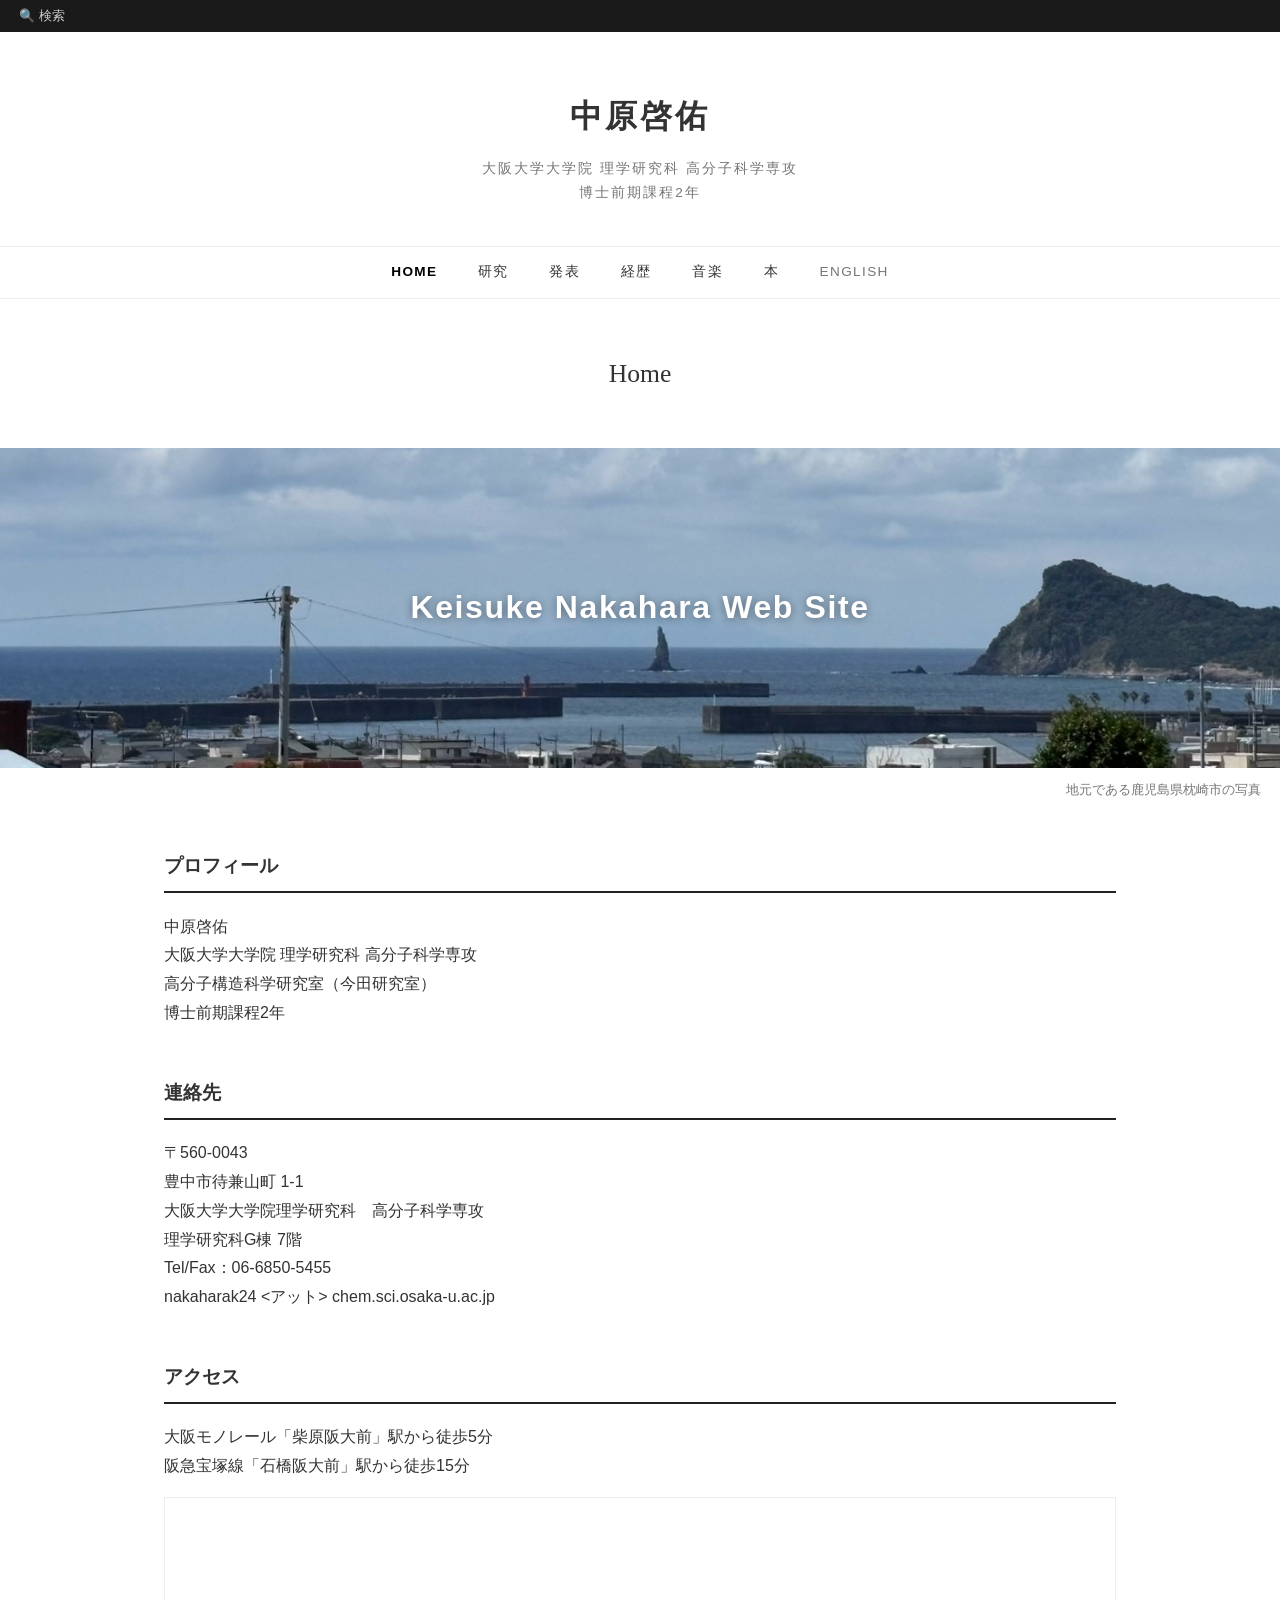
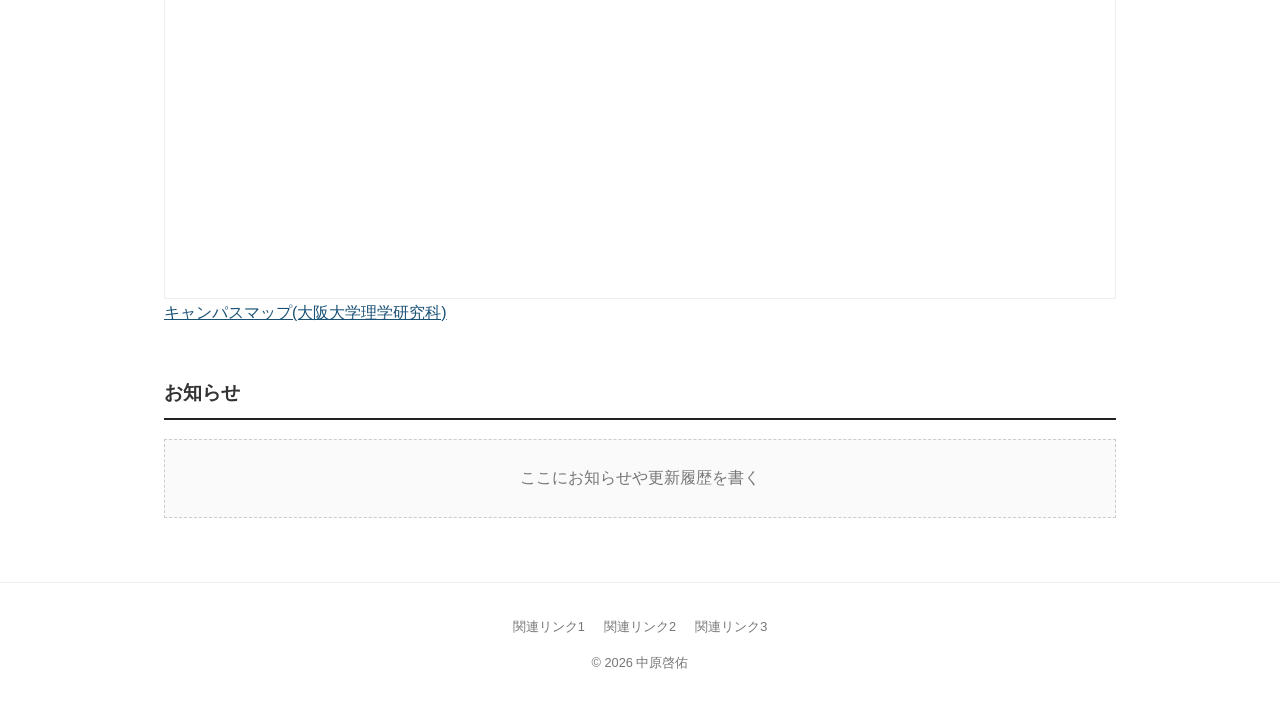
==== index.html @ 22c32f05 "個人ホームページ初版 Co-Authored-By: Claude Fable 5 <noreply@anthropic.com>" ====
<!DOCTYPE html>
<html lang="ja">
<head>
  <meta charset="UTF-8">
  <meta name="viewport" content="width=device-width, initial-scale=1.0">
  <title>Home – 中原啓佑</title>
  <link rel="stylesheet" href="style.css">
  <script src="search.js" defer></script>
</head>
<body>

  <div class="topbar">🔍 検索</div>

  <header class="site-header">
    <h1 class="site-title"><a href="index.html">中原啓佑</a></h1>
    <p class="site-subtitle">大阪大学大学院 理学研究科 高分子科学専攻<br>博士前期課程2年</p>
  </header>

  <nav class="global-nav">
    <ul>
      <li class="current"><a href="index.html">HOME</a></li>
      <li><a href="research.html">研究</a></li>
      <li><a href="presentations.html">発表</a></li>
      <li><a href="cv.html">経歴</a></li>
      <li><a href="music.html">音楽</a></li>
      <li><a href="books.html">本</a></li>
      <li class="lang-switch"><a href="en/index.html">ENGLISH</a></li>
    </ul>
  </nav>

  <h2 class="page-title">Home</h2>

  <div class="hero">
    <p class="hero-text">Keisuke Nakahara Web Site</p>
  </div>
  <p class="hero-caption">地元である鹿児島県枕崎市の写真</p>

  <main class="content">
    <section>
      <h2>プロフィール</h2>
      <p>中原啓佑</p>
      <p>大阪大学大学院 理学研究科 高分子科学専攻<br>
      高分子構造科学研究室（今田研究室）<br>
      博士前期課程2年</p>
    </section>

    <section>
      <h2>連絡先</h2>
      <p>〒560-0043<br>
      豊中市待兼山町 1-1<br>
      大阪大学大学院理学研究科　高分子科学専攻<br>
      理学研究科G棟 7階<br>
      Tel/Fax：06-6850-5455</p>
      <p>nakaharak24 &lt;アット&gt; chem.sci.osaka-u.ac.jp</p>
    </section>

    <section>
      <h2>アクセス</h2>
      <p>大阪モノレール「柴原阪大前」駅から徒歩5分<br>
      阪急宝塚線「石橋阪大前」駅から徒歩15分</p>
      <div class="map-embed">
        <iframe
          src="https://www.google.com/maps?q=%E5%A4%A7%E9%98%AA%E5%A4%A7%E5%AD%A6%E5%A4%A7%E5%AD%A6%E9%99%A2%E7%90%86%E5%AD%A6%E7%A0%94%E7%A9%B6%E7%A7%91&output=embed&z=16"
          width="100%" height="400" style="border:0" loading="lazy"
          referrerpolicy="no-referrer-when-downgrade"
          title="大阪大学大学院理学研究科の地図"></iframe>
      </div>
      <p><a href="http://www.sci.osaka-u.ac.jp/ja/access/campusmap/" target="_blank" rel="noopener" class="text-link">キャンパスマップ(大阪大学理学研究科)</a></p>
    </section>

    <section>
      <h2>お知らせ</h2>
      <div class="placeholder">ここにお知らせや更新履歴を書く</div>
    </section>
  </main>

  <footer class="site-footer">
    <ul class="footer-links">
      <li><a href="#">関連リンク1</a></li>
      <li><a href="#">関連リンク2</a></li>
      <li><a href="#">関連リンク3</a></li>
    </ul>
    <p>&copy; 2026 中原啓佑</p>
  </footer>

</body>
</html>
---- style.css ----
/* ============================================
   個人ホームページ 共通スタイル
   参考: https://noneq.c.u-tokyo.ac.jp/s_index/
   ============================================ */

:root {
  --color-text: #333;
  --color-text-light: #767676;
  --color-accent: #222;
  --color-border: #eee;
  --color-topbar: #1a1a1a;
  --max-width: 1000px;
}

* {
  margin: 0;
  padding: 0;
  box-sizing: border-box;
}

body {
  font-family: "Helvetica Neue", Arial, "Hiragino Kaku Gothic ProN",
    "Hiragino Sans", Meiryo, sans-serif;
  color: var(--color-text);
  line-height: 1.8;
  background: #fff;
}

a {
  color: inherit;
  text-decoration: none;
}

/* ---------- 最上部の検索バー ---------- */
.topbar {
  position: relative;
  background: var(--color-topbar);
  color: #ccc;
  font-size: 0.8rem;
  padding: 0.35em 1.5em;
  display: flex;
  align-items: center;
  gap: 1em;
}

.search-toggle {
  background: none;
  border: none;
  color: #ccc;
  font-size: inherit;
  font-family: inherit;
  cursor: pointer;
  padding: 0.25em 0;
}

.search-toggle:hover {
  color: #fff;
}

.search-form input {
  background: #333;
  border: 1px solid #555;
  border-radius: 3px;
  color: #eee;
  font-size: inherit;
  padding: 0.3em 0.8em;
  width: 220px;
}

.search-form input:focus {
  outline: none;
  border-color: #999;
}

.search-results {
  position: absolute;
  top: 100%;
  left: 1.5em;
  z-index: 10;
  list-style: none;
  background: #fff;
  color: var(--color-text);
  border: 1px solid var(--color-border);
  box-shadow: 0 4px 12px rgba(0, 0, 0, 0.15);
  max-width: 500px;
  width: calc(100% - 3em);
}

.search-results li + li {
  border-top: 1px solid var(--color-border);
}

.search-results a {
  display: block;
  padding: 0.8em 1em;
  line-height: 1.5;
}

.search-results a:hover {
  background: #f5f5f5;
}

.search-results .search-note {
  padding: 0.8em 1em;
  color: var(--color-text-light);
}

mark {
  background: #ffe9a8;
  padding: 0 0.15em;
}

[hidden] {
  display: none !important;
}

/* ---------- ヘッダー(サイトタイトル) ---------- */
.site-header {
  text-align: center;
  padding: 3.5em 1em 2.5em;
}

.site-title {
  font-size: 2rem;
  font-weight: 700;
  letter-spacing: 0.1em;
}

.site-subtitle {
  margin-top: 0.8em;
  font-size: 0.85rem;
  color: var(--color-text-light);
  letter-spacing: 0.15em;
}

/* ---------- ナビゲーション ---------- */
.global-nav {
  border-top: 1px solid var(--color-border);
  border-bottom: 1px solid var(--color-border);
}

.global-nav ul {
  list-style: none;
  display: flex;
  flex-wrap: wrap;
  justify-content: center;
  gap: 0.5em;
}

.global-nav a {
  display: block;
  padding: 1em 1.2em;
  font-size: 0.85rem;
  letter-spacing: 0.1em;
}

.global-nav a:hover,
.global-nav .current a {
  color: #000;
  font-weight: 700;
}

.global-nav .lang-switch a {
  color: var(--color-text-light);
}

/* ---------- ページタイトル ---------- */
.page-title {
  text-align: center;
  font-family: Georgia, "Times New Roman", serif;
  font-size: 1.6rem;
  font-weight: 400;
  padding: 2em 1em;
}

/* ---------- ヒーロー画像エリア ---------- */
.hero {
  position: relative;
  height: 320px;
  background: linear-gradient(135deg, #4a6741 0%, #7a9a6d 50%, #b8860b 100%);
  background: url("images/hero.jpg") center 80% / cover no-repeat,
    linear-gradient(135deg, #4a6741 0%, #7a9a6d 50%, #b8860b 100%);
  display: flex;
  align-items: center;
  justify-content: center;
}

.hero-text {
  color: #fff;
  font-size: 2rem;
  font-weight: 700;
  letter-spacing: 0.05em;
  text-shadow: 0 1px 8px rgba(0, 0, 0, 0.4);
}

.hero-caption {
  text-align: right;
  padding-right: 1.5em;
  font-size: 0.8rem;
  color: var(--color-text-light);
  margin-top: 0.8em;
}

/* ---------- メインコンテンツ ---------- */
.content {
  max-width: var(--max-width);
  margin: 0 auto;
  padding: 3em 1.5em 4em;
}

.content section + section {
  margin-top: 3em;
}

.content h2 {
  font-size: 1.2rem;
  border-bottom: 2px solid var(--color-accent);
  padding-bottom: 0.4em;
  margin-bottom: 1em;
}

.content ul {
  padding-left: 1.5em;
}

.text-link {
  color: #1a5276;
  text-decoration: underline;
}

.text-link:hover {
  color: #2e86c1;
}

.map-embed {
  margin-top: 1em;
  border: 1px solid var(--color-border);
}

.map-embed iframe {
  display: block;
}

/* 好きな曲リスト(曲名+コメント) */
.song-list {
  list-style: none;
  padding-left: 0 !important;
}

.song-list li + li {
  margin-top: 1.5em;
  border-top: 1px solid var(--color-border);
  padding-top: 1.5em;
}

.song-title {
  font-weight: 700;
}

.song-comment {
  margin-top: 0.3em;
  padding-left: 1em;
  border-left: 3px solid var(--color-border);
  color: var(--color-text-light);
  font-size: 0.9rem;
}

.placeholder {
  color: var(--color-text-light);
  background: #fafafa;
  border: 1px dashed #ccc;
  padding: 1.5em;
  text-align: center;
}

/* ---------- フッター ---------- */
.site-footer {
  border-top: 1px solid var(--color-border);
  text-align: center;
  padding: 2.5em 1em;
  font-size: 0.8rem;
  color: var(--color-text-light);
}

.footer-links {
  list-style: none;
  display: flex;
  flex-wrap: wrap;
  justify-content: center;
  gap: 1.5em;
  margin-bottom: 1em;
}

.footer-links a:hover {
  text-decoration: underline;
}

/* ---------- レスポンシブ ---------- */
@media (max-width: 600px) {
  .site-title {
    font-size: 1.5rem;
  }
  .hero {
    height: 200px;
  }
  .hero-text {
    font-size: 1.3rem;
  }
}
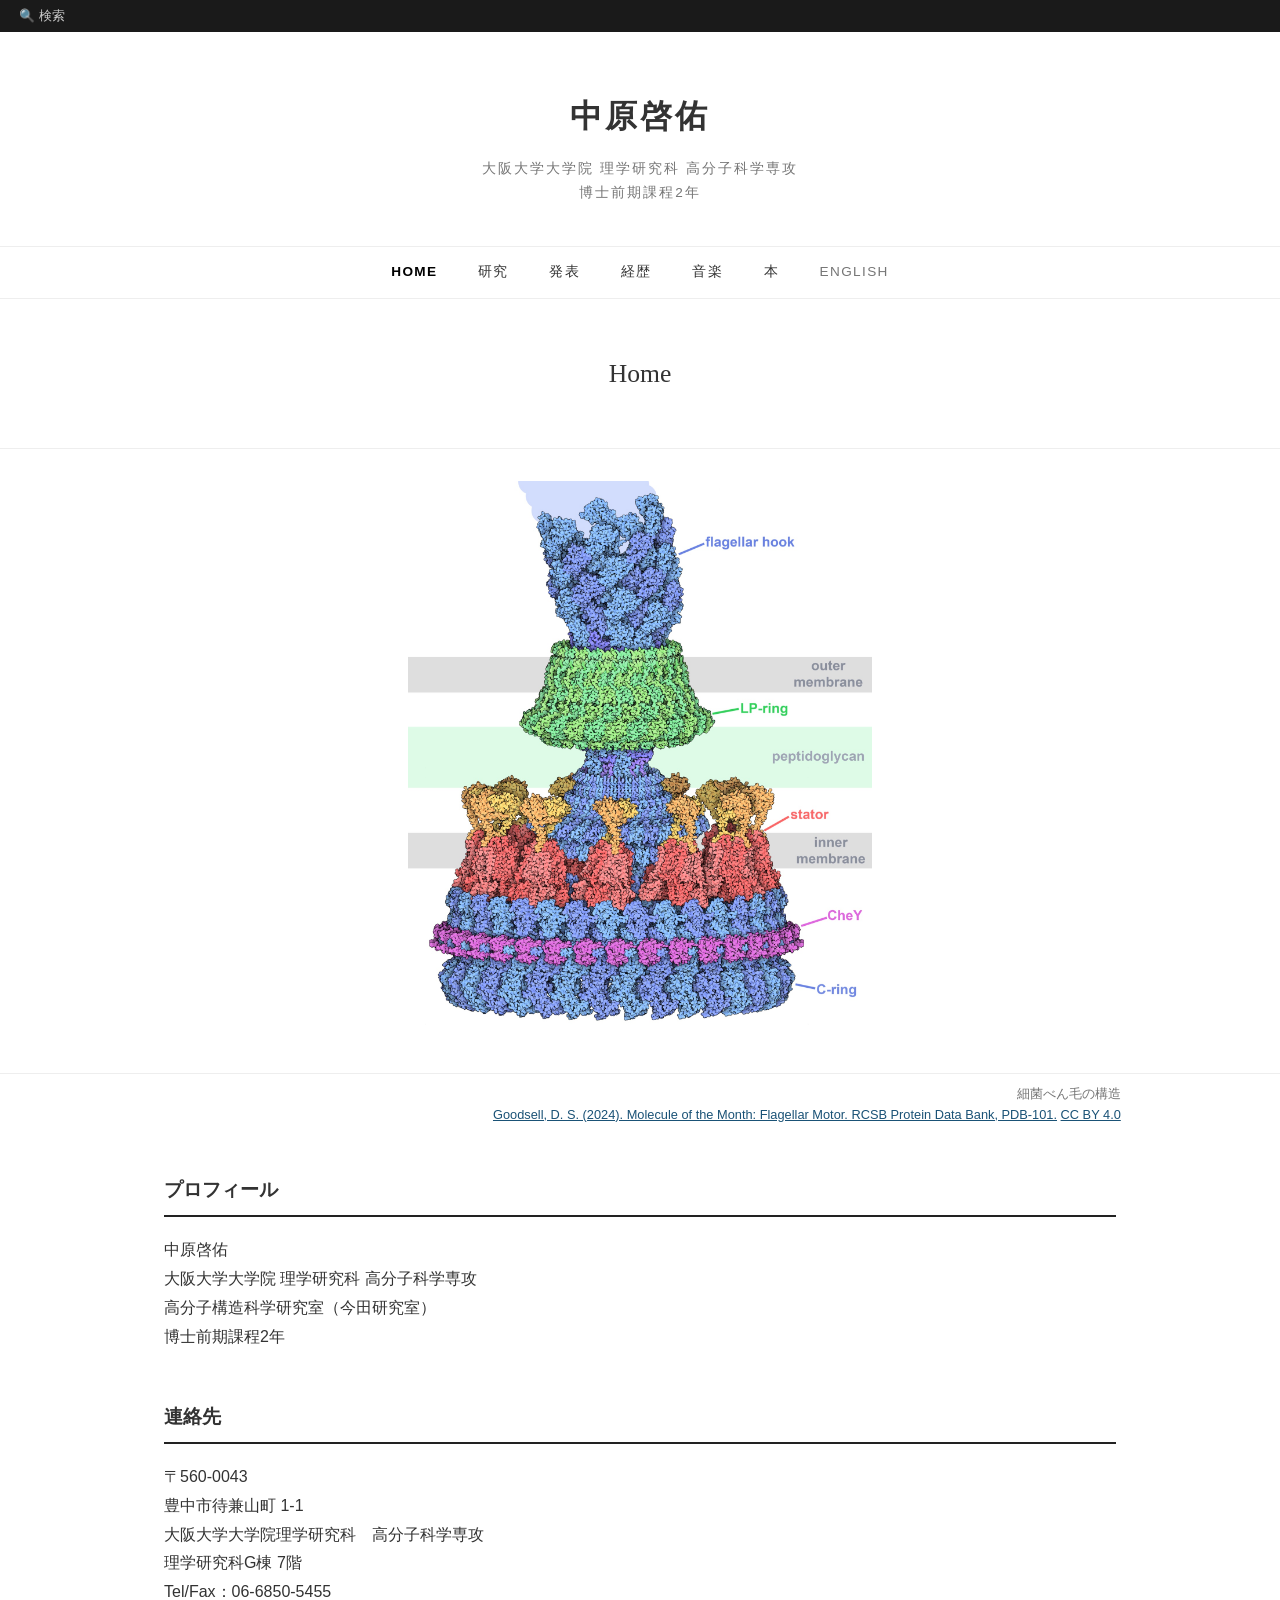
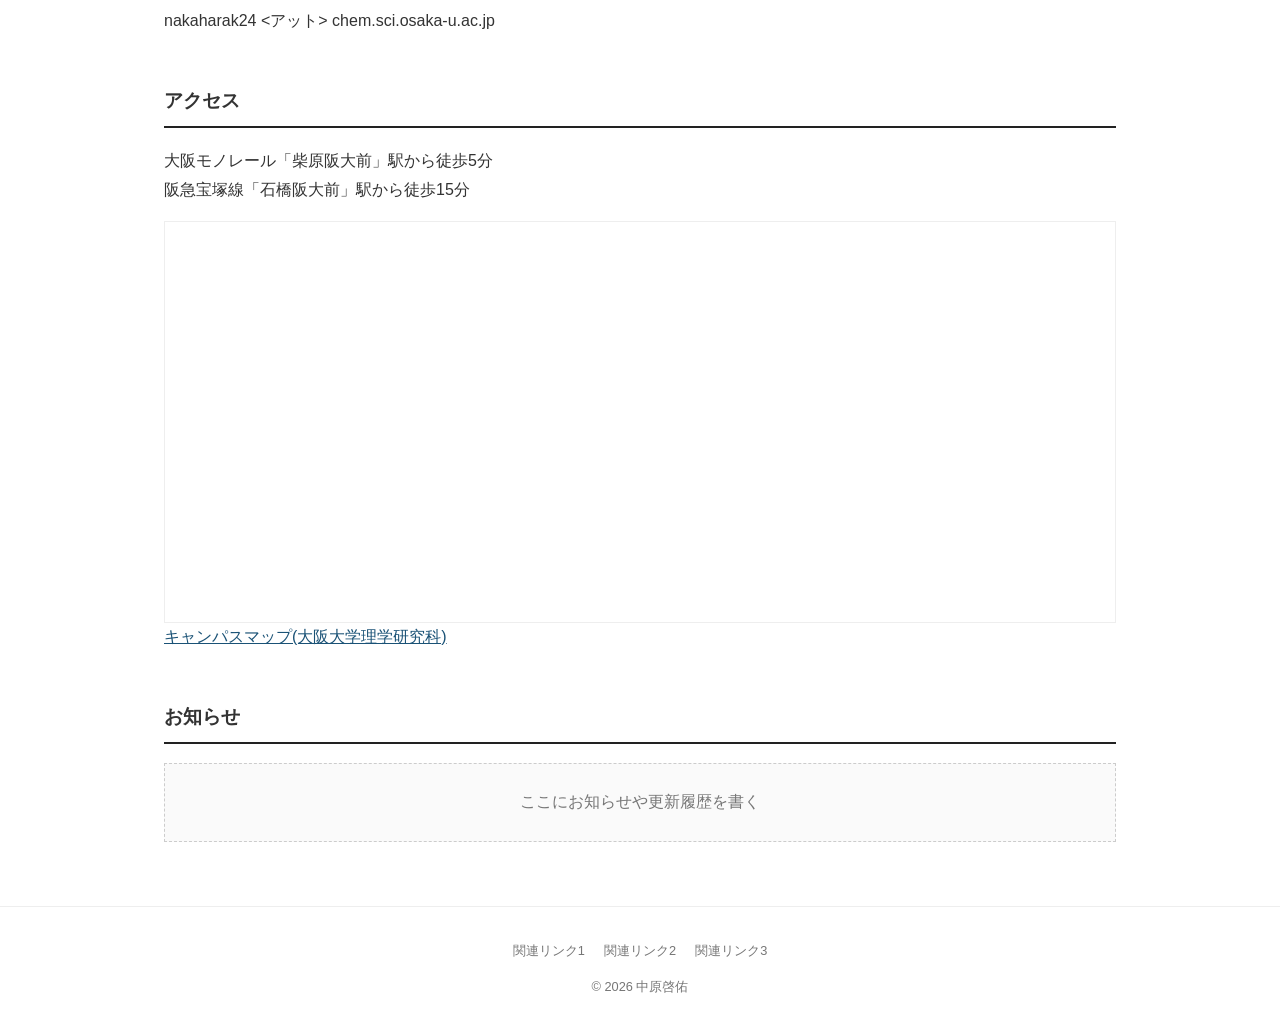
==== commit ef4fde72: "トップ画像を細菌べん毛モーターの構造図に差し替え - 画像を Goodsell (2024) PDB-101 の鞭毛モーター図に変更(CC BY 4.0、出典・ライセンスへのリンクを明記) - ラベル" ====
--- a/index.html
+++ b/index.html
@@ -31,9 +31,11 @@
   <h2 class="page-title">Home</h2>
 
   <div class="hero">
-    <p class="hero-text">Keisuke Nakahara Web Site</p>
+    <img src="images/flagellum.jpg" alt="細菌べん毛モーターの構造図">
   </div>
-  <p class="hero-caption">地元である鹿児島県枕崎市の写真</p>
+  <p class="hero-caption">細菌べん毛の構造<br>
+  <a href="https://pdb101.rcsb.org/motm/300" target="_blank" rel="noopener" class="text-link">Goodsell, D. S. (2024). Molecule of the Month: Flagellar Motor. RCSB Protein Data Bank, PDB-101.</a>
+  <a href="https://creativecommons.org/licenses/by/4.0/" target="_blank" rel="noopener" class="text-link">CC BY 4.0</a></p>
 
   <main class="content">
     <section>
--- a/style.css
+++ b/style.css
@@ -173,32 +173,30 @@
   padding: 2em 1em;
 }
 
-/* ---------- ヒーロー画像エリア ---------- */
+/* ---------- ヒーロー図版エリア ---------- */
 .hero {
-  position: relative;
-  height: 320px;
-  background: linear-gradient(135deg, #4a6741 0%, #7a9a6d 50%, #b8860b 100%);
-  background: url("images/hero.jpg") center 80% / cover no-repeat,
-    linear-gradient(135deg, #4a6741 0%, #7a9a6d 50%, #b8860b 100%);
+  background: #fff;
+  border-top: 1px solid var(--color-border);
+  border-bottom: 1px solid var(--color-border);
+  padding: 2em 1.5em;
   display: flex;
-  align-items: center;
   justify-content: center;
 }
 
-.hero-text {
-  color: #fff;
-  font-size: 2rem;
-  font-weight: 700;
-  letter-spacing: 0.05em;
-  text-shadow: 0 1px 8px rgba(0, 0, 0, 0.4);
+/* ラベル付きの図なので切り抜かず全体を表示する */
+.hero img {
+  max-height: 560px;
+  width: auto;
 }
 
 .hero-caption {
+  max-width: var(--max-width);
+  margin: 0.8em auto 0;
+  padding: 0 1.5em;
   text-align: right;
-  padding-right: 1.5em;
   font-size: 0.8rem;
-  color: var(--color-text-light);
-  margin-top: 0.8em;
+  line-height: 1.6;
+  color: var(--color-text-light);
 }
 
 /* ---------- メインコンテンツ ---------- */
@@ -300,10 +298,7 @@
   .site-title {
     font-size: 1.5rem;
   }
-  .hero {
-    height: 200px;
+  .hero img {
+    max-height: 380px;
   }
-  .hero-text {
-    font-size: 1.3rem;
-  }
-}
+}
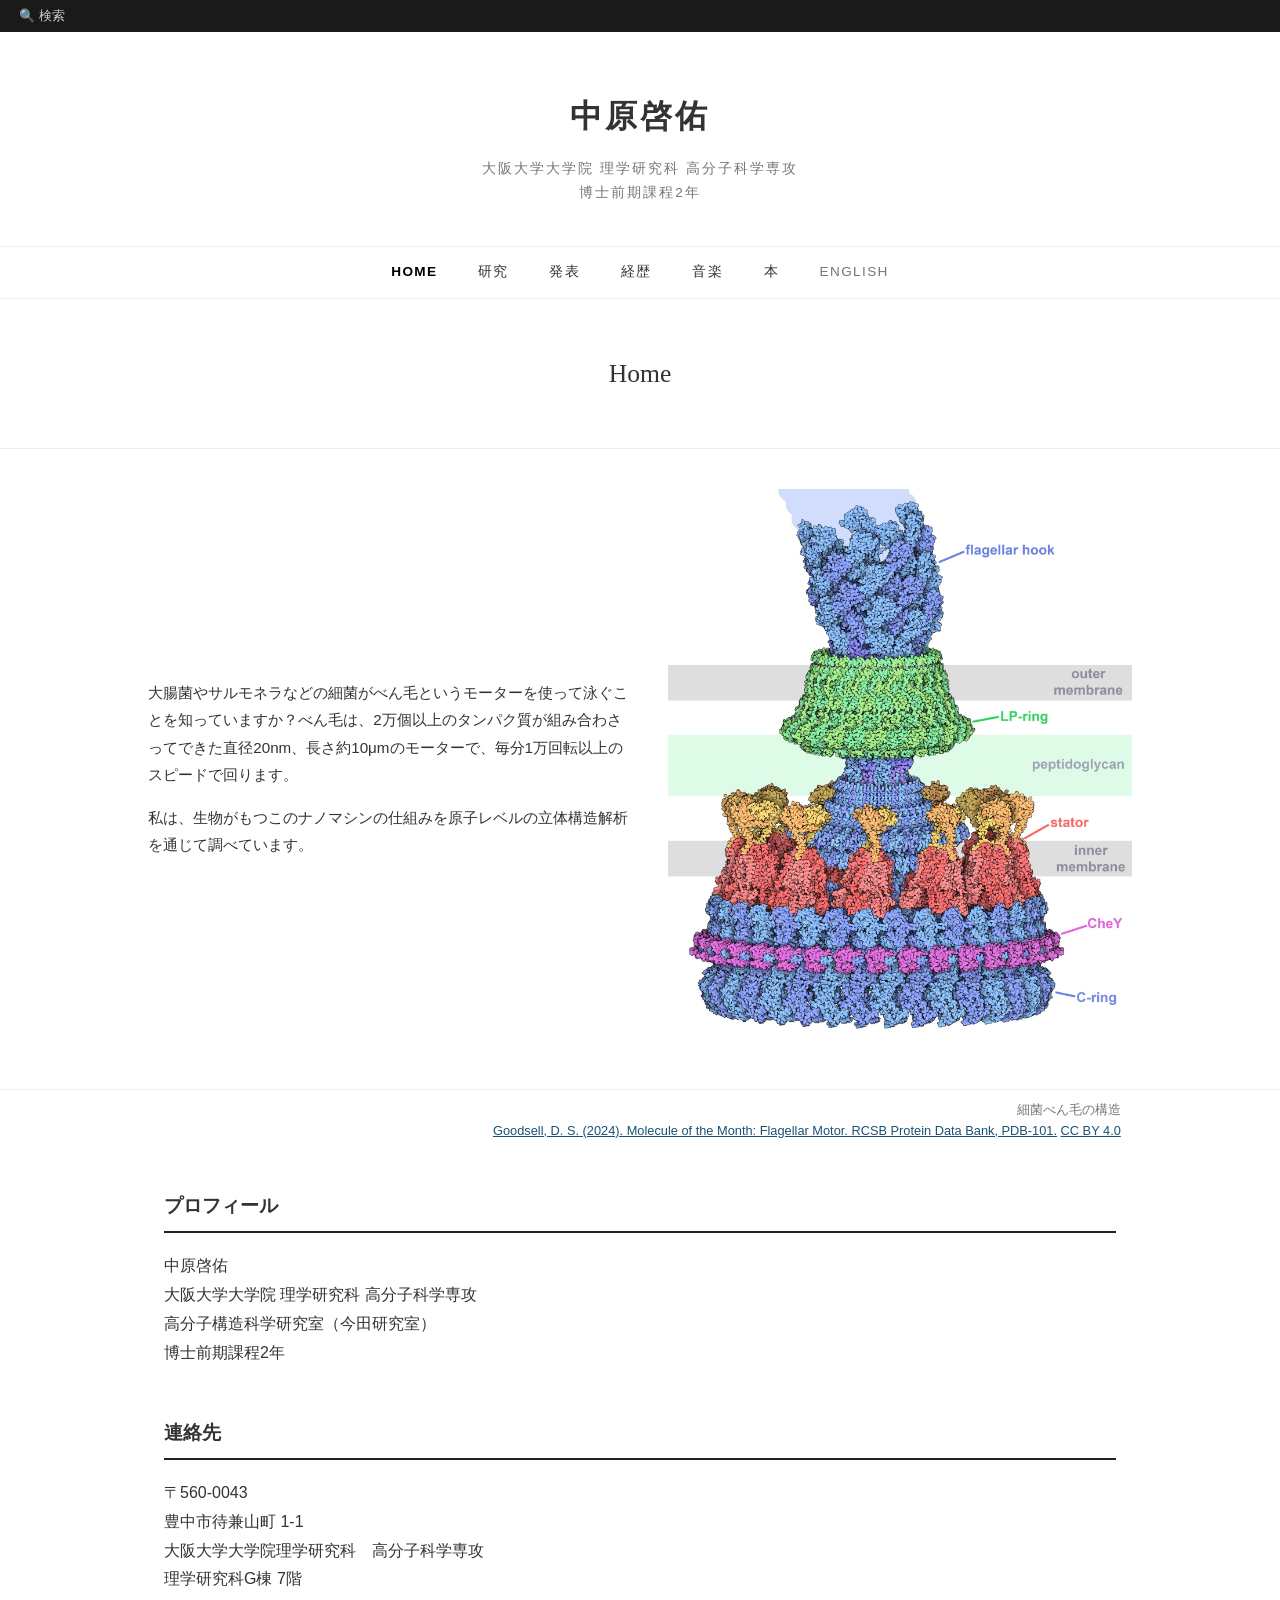
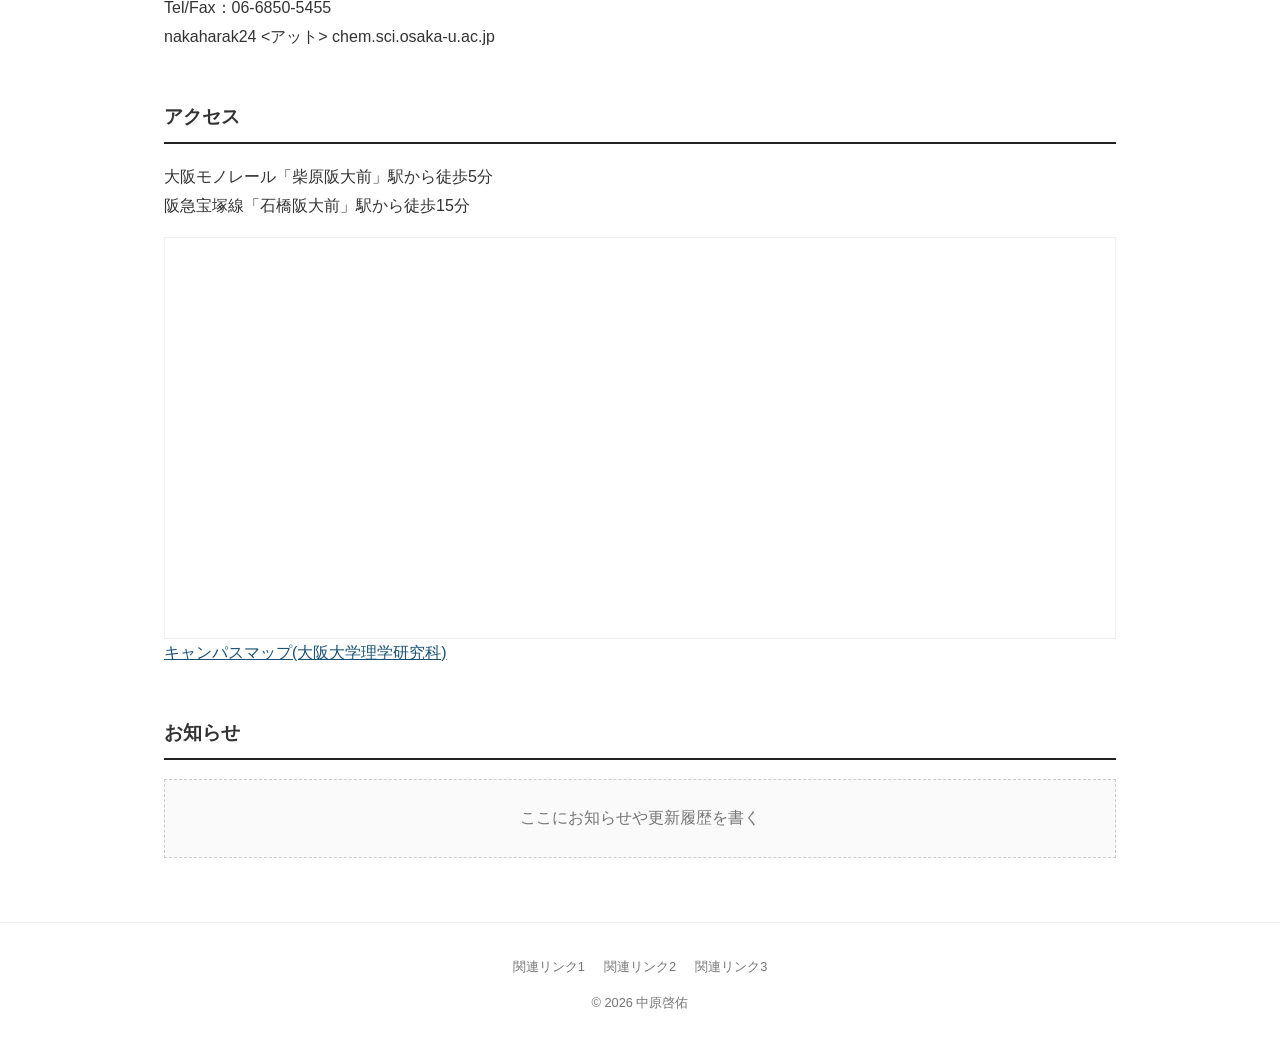
==== commit 513bd418: "トップに研究紹介文を追加し、図の左に配置 - べん毛モーターの紹介文と研究内容を hero に追加(日英) - 図とテキストの2カラムレイアウト(狭い画面では縦積み)  Co-Authored-By:" ====
--- a/index.html
+++ b/index.html
@@ -31,6 +31,10 @@
   <h2 class="page-title">Home</h2>
 
   <div class="hero">
+    <div class="hero-lead">
+      <p>大腸菌やサルモネラなどの細菌がべん毛というモーターを使って泳ぐことを知っていますか？べん毛は、2万個以上のタンパク質が組み合わさってできた直径20nm、長さ約10μmのモーターで、毎分1万回転以上のスピードで回ります。</p>
+      <p>私は、生物がもつこのナノマシンの仕組みを原子レベルの立体構造解析を通じて調べています。</p>
+    </div>
     <img src="images/flagellum.jpg" alt="細菌べん毛モーターの構造図">
   </div>
   <p class="hero-caption">細菌べん毛の構造<br>
--- a/style.css
+++ b/style.css
@@ -178,14 +178,31 @@
   background: #fff;
   border-top: 1px solid var(--color-border);
   border-bottom: 1px solid var(--color-border);
-  padding: 2em 1.5em;
+  padding: 2.5em 1.5em;
   display: flex;
+  flex-wrap: wrap;
+  align-items: center;
   justify-content: center;
+  gap: 2.5em;
+}
+
+/* 図の左に置く研究紹介文 */
+.hero-lead {
+  flex: 1 1 320px;
+  max-width: 480px;
+  font-size: 0.95rem;
+}
+
+.hero-lead p + p {
+  margin-top: 1em;
 }
 
 /* ラベル付きの図なので切り抜かず全体を表示する */
 .hero img {
+  flex: 0 1 auto;
+  min-width: 0;
   max-height: 560px;
+  max-width: 100%;
   width: auto;
 }
 
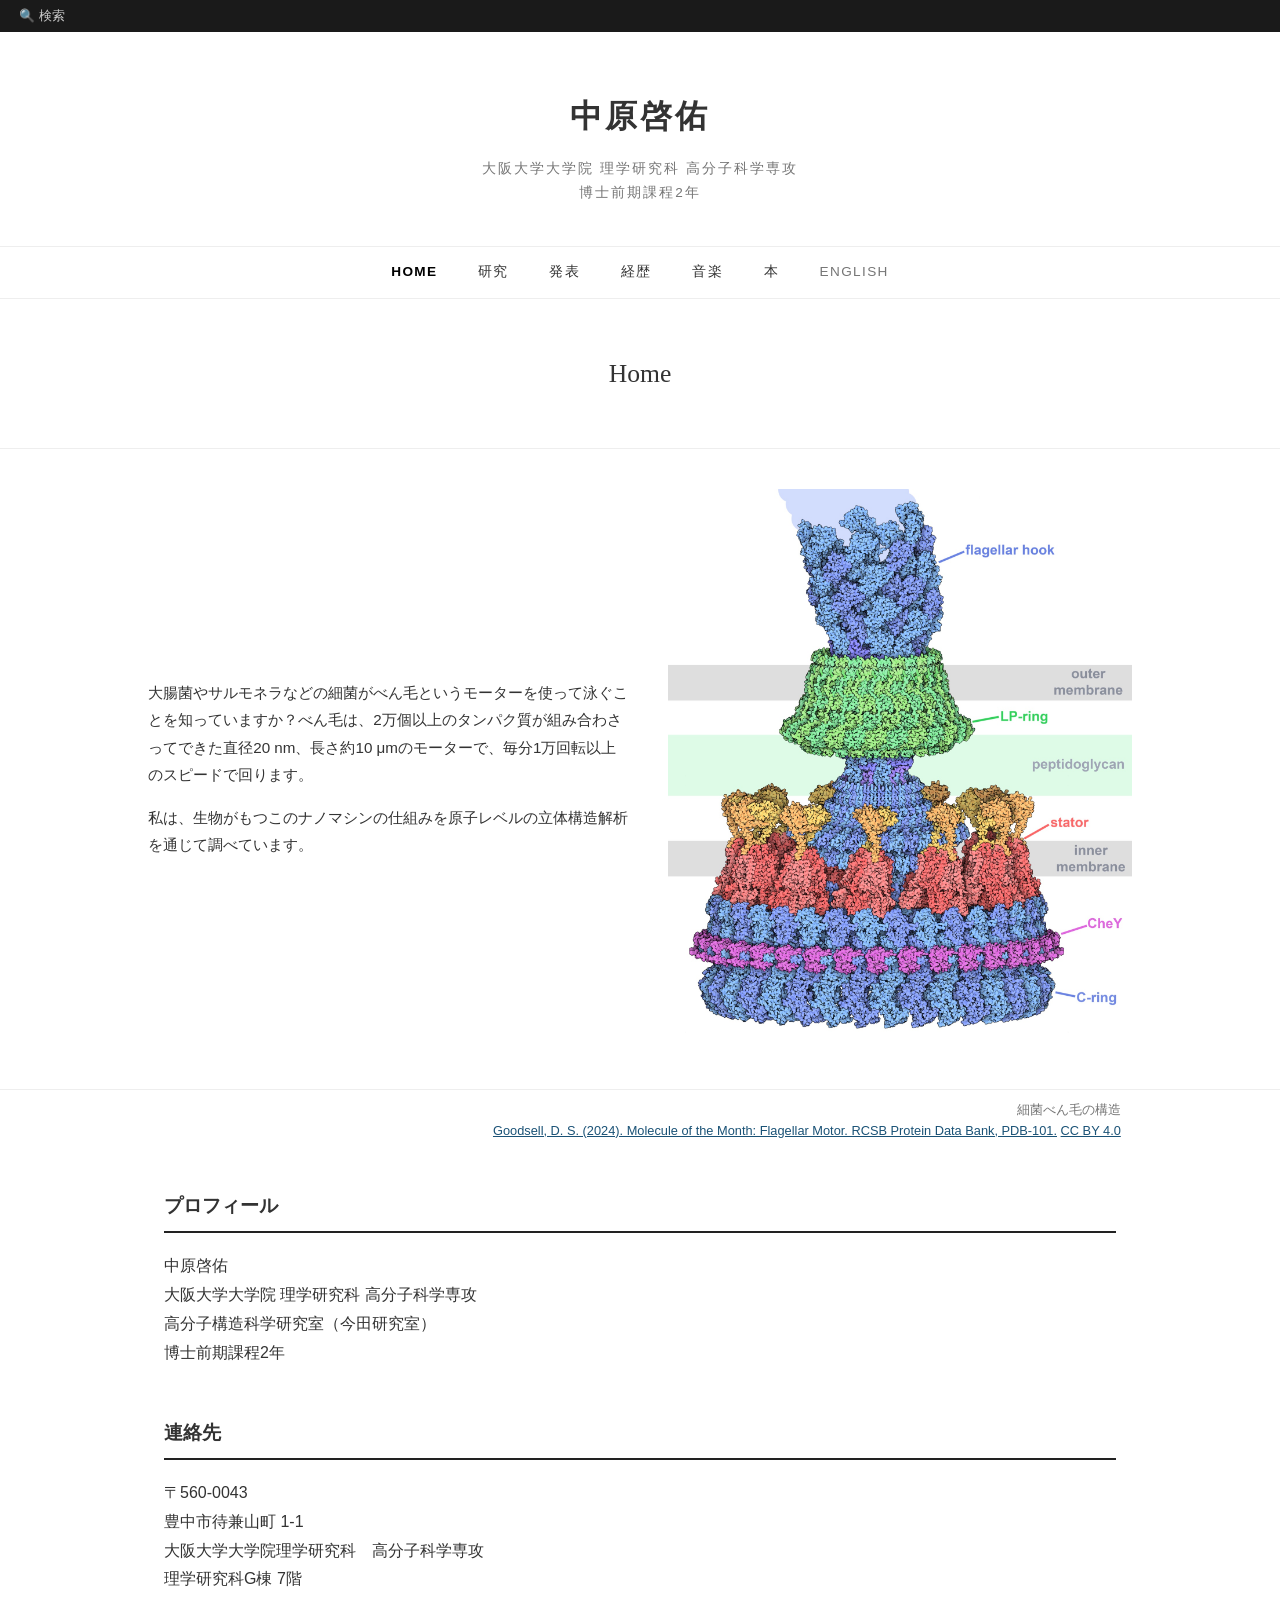
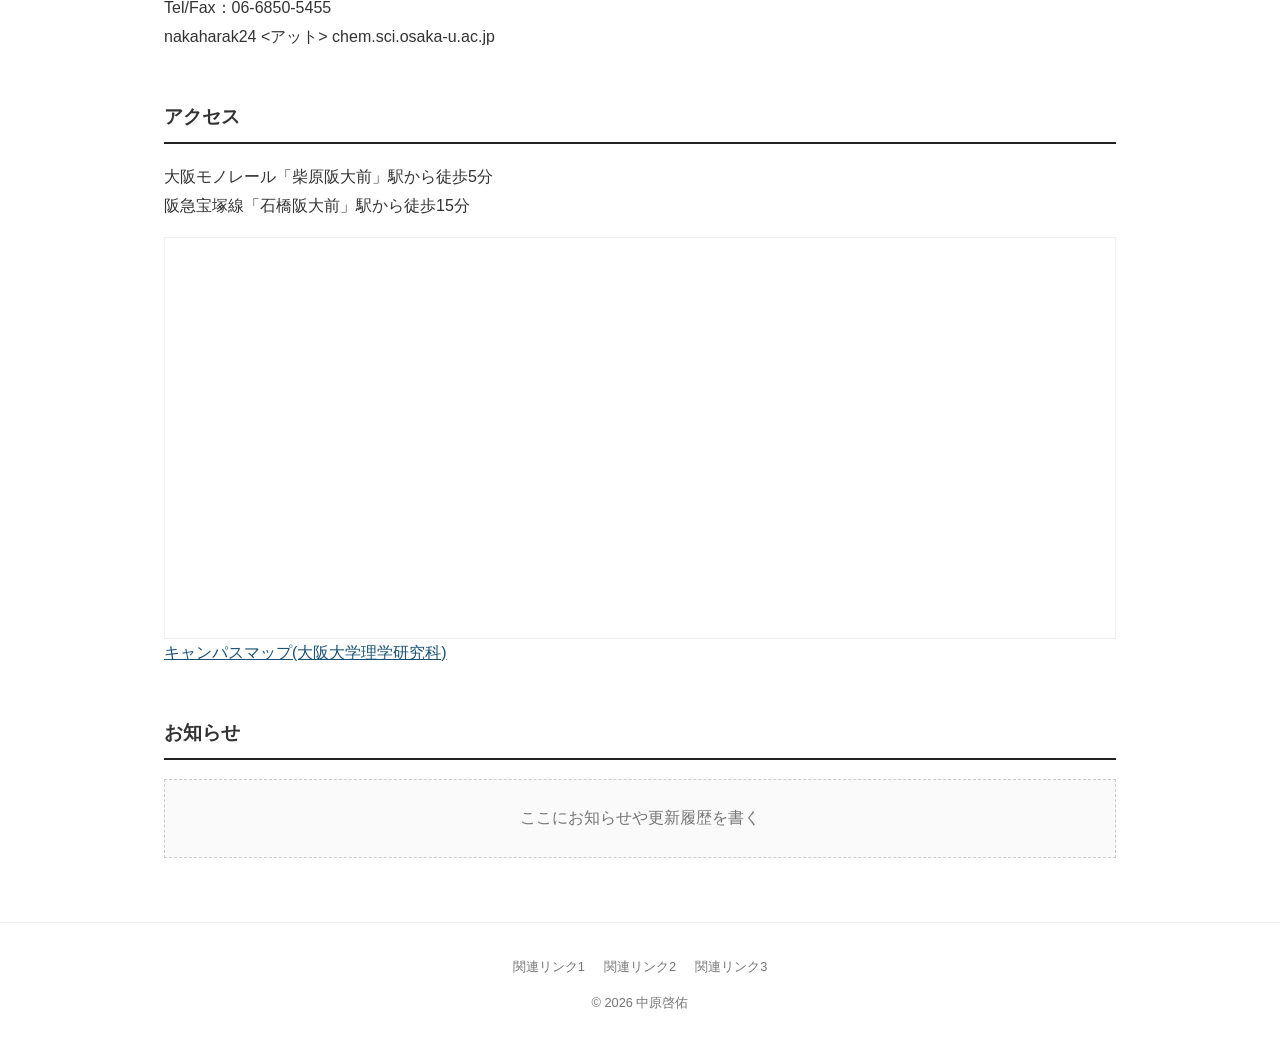
==== commit f86150d6: "単位表記をSI規則準拠に統一(直径20 nm、長さ約10 μm) Co-Authored-By: Claude Opus 5 <noreply@anthropic.com>" ====
--- a/index.html
+++ b/index.html
@@ -4,8 +4,8 @@
   <meta charset="UTF-8">
   <meta name="viewport" content="width=device-width, initial-scale=1.0">
   <title>Home – 中原啓佑</title>
-  <link rel="stylesheet" href="style.css">
-  <script src="search.js" defer></script>
+  <link rel="stylesheet" href="style.css?v=202610041900">
+  <script src="search.js?v=202610041900" defer></script>
 </head>
 <body>
 
@@ -32,7 +32,7 @@
 
   <div class="hero">
     <div class="hero-lead">
-      <p>大腸菌やサルモネラなどの細菌がべん毛というモーターを使って泳ぐことを知っていますか？べん毛は、2万個以上のタンパク質が組み合わさってできた直径20nm、長さ約10μmのモーターで、毎分1万回転以上のスピードで回ります。</p>
+      <p>大腸菌やサルモネラなどの細菌がべん毛というモーターを使って泳ぐことを知っていますか？べん毛は、2万個以上のタンパク質が組み合わさってできた直径20 nm、長さ約10 μmのモーターで、毎分1万回転以上のスピードで回ります。</p>
       <p>私は、生物がもつこのナノマシンの仕組みを原子レベルの立体構造解析を通じて調べています。</p>
     </div>
     <img src="images/flagellum.jpg" alt="細菌べん毛モーターの構造図">
